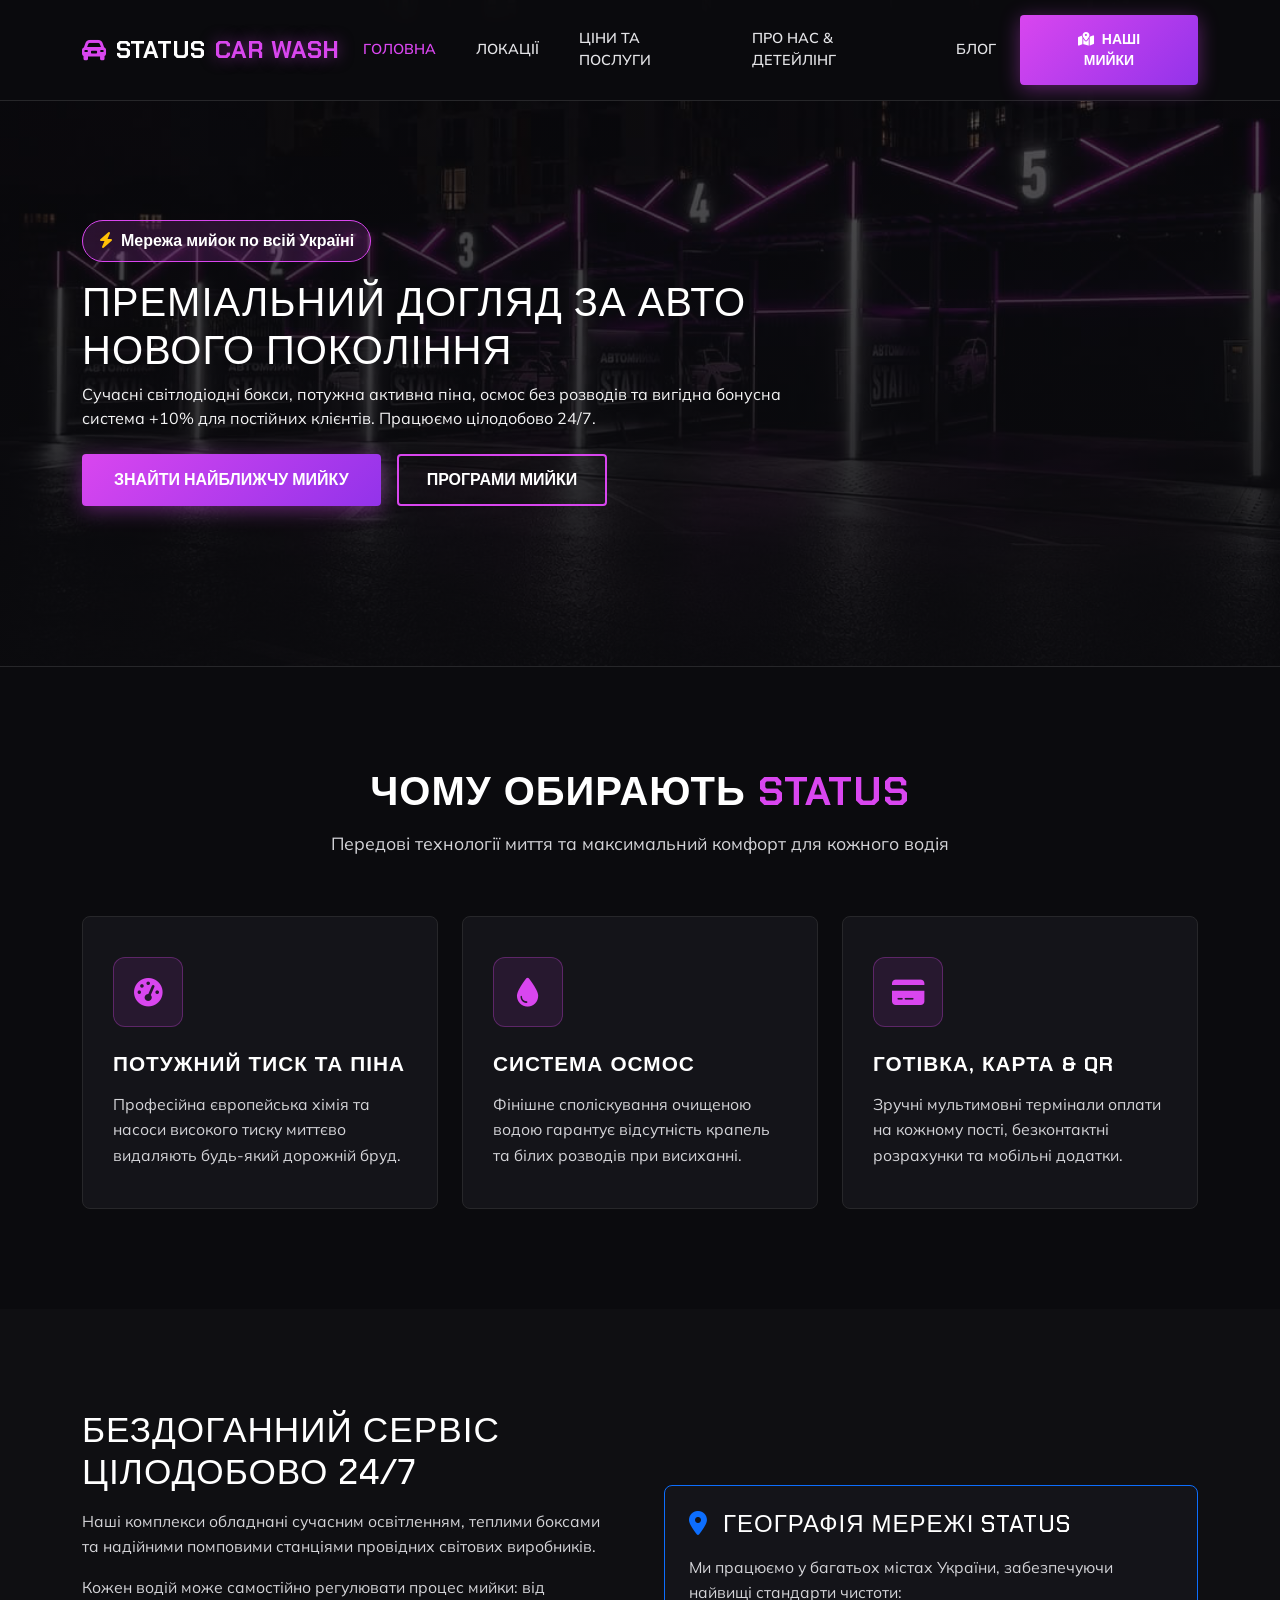
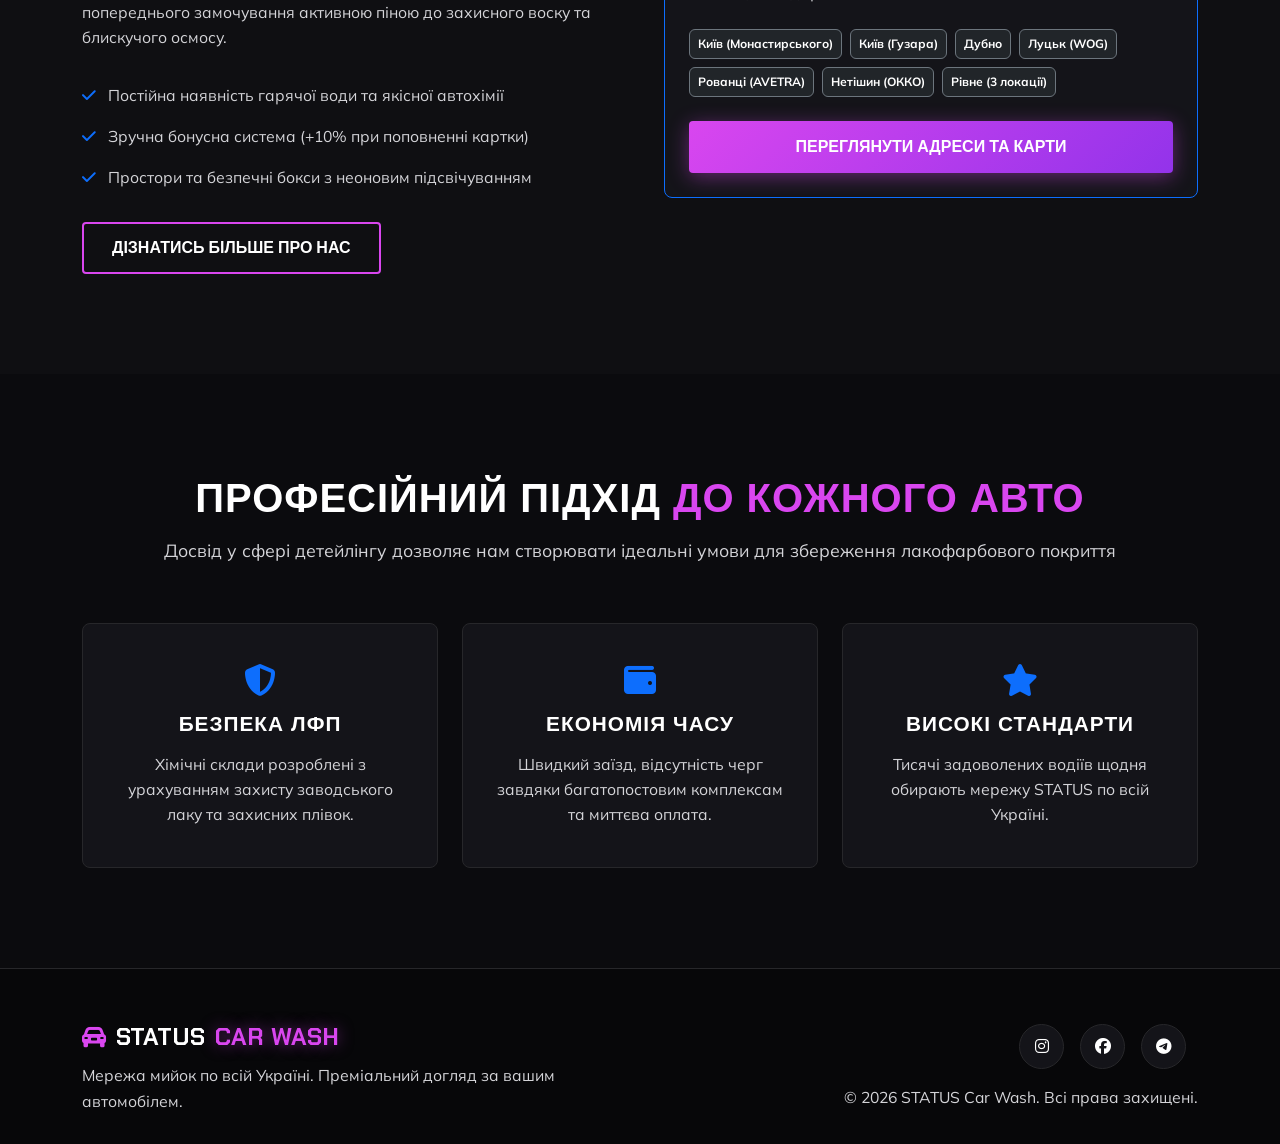
==== index.html @ bc9c69fc "Initial commit" ====
<!DOCTYPE html>
<html lang="uk">
<head>
    <meta charset="UTF-8">
    <meta name="viewport" content="width=device-width, initial-scale=1.0">
    <title>STATUS — Мережа автомийок самообслуговування в Україні</title>
    <meta name="description" content="Мережа сучасних автомийок самообслуговування STATUS у Києві та інших містах. Потужна піна, осмос, віск, оплата готівкою, картою та QR. Бонусна система +10%.">
    <meta name="keywords" content="автомийка самообслуговування, STATUS car wash, мийка самообслуговування Київ, автомийка Україна, детейлінг студія">
    
    <!-- Open Graph SEO -->
    <meta property="og:title" content="STATUS — Мережа автомийок самообслуговування">
    <meta property="og:description" content="Швидка та якісна мийка авто з використанням преміальної хімії та систем осмосу.">
    <meta property="og:type" content="website">
    <meta property="og:locale" content="uk_UA">

    <!-- Fonts -->
    <link href="https://fonts.googleapis.com/css2?family=Mulish:wght@300;400;500;600;700;800;900&family=Chakra+Petch:wght@400;600;700&display=swap" rel="stylesheet">
    <!-- FontAwesome -->
    <link rel="stylesheet" href="https://cdnjs.cloudflare.com/ajax/libs/font-awesome/6.4.0/css/all.min.css">
    <!-- Bootstrap CSS -->
    <link rel="stylesheet" href="https://cdn.jsdelivr.net/npm/bootstrap@5.3.0/dist/css/bootstrap.min.css">
    <!-- Custom CSS -->
    <link rel="stylesheet" href="assets/css/style.css">
    <style>
        .hero-bg-custom {
            position: relative;
            padding: 220px 0 160px;
            background: linear-gradient(180deg, rgba(11, 11, 14, 0.65) 0%, rgba(11, 11, 14, 0.95) 100%), url('images/station.jpg') center/cover no-repeat;
            border-bottom: 1px solid var(--card-border);
        }
    </style>
</head>
<body>

    <!-- Header (No Admin Link) -->
    <nav class="navbar navbar-expand-lg fixed-top">
        <div class="container">
            <a class="navbar-brand animate-fade-in" href="index.html">
                <i class="fa-solid fa-car-rear" style="color: var(--primary-color);"></i>
                STATUS <span>CAR WASH</span>
            </a>
            <button class="navbar-toggler text-white" type="button" data-bs-toggle="collapse" data-bs-target="#navbarNav">
                <i class="fa-solid fa-bars"></i>
            </button>
            <div class="collapse navbar-collapse justify-content-end" id="navbarNav">
                <ul class="navbar-nav align-items-lg-center gap-lg-4 mb-3 mb-lg-0">
                    <li class="nav-item"><a class="nav-link active" href="index.html">Головна</a></li>
                    <li class="nav-item"><a class="nav-link" href="locations.html">Локації</a></li>
                    <li class="nav-item"><a class="nav-link" href="pricing.html">Ціни та Послуги</a></li>
                    <li class="nav-item"><a class="nav-link" href="about.html">Про нас & Детейлінг</a></li>
                    <li class="nav-item"><a class="nav-link" href="blog.html">Блог</a></li>
                </ul>
                <div class="ms-lg-3">
                    <a href="locations.html" class="btn btn-custom btn-sm">
                        <i class="fa-solid fa-map-location-dot me-1"></i> Наші мийки
                    </a>
                </div>
            </div>
        </div>
    </nav>

    <!-- Hero Section with images/station.jpg background -->
    <header class="hero-bg-custom">
        <div class="container">
            <div class="row align-items-center">
                <div class="col-lg-8 animate-slide-up">
                    <div class="badge-pill mb-3">
                        <i class="fa-solid fa-bolt text-warning me-1"></i> Мережа мийок по всій Україні
                    </div>
                    <h1>ПРЕМІАЛЬНИЙ ДОГЛЯД ЗА АВТО <span>НОВОГО ПОКОЛІННЯ</span></h1>
                    <p>Сучасні світлодіодні бокси, потужна активна піна, осмос без розводів та вигідна бонусна система +10% для постійних клієнтів. Працюємо цілодобово 24/7.</p>
                    <div class="d-flex flex-wrap gap-3 mt-4">
                        <a href="locations.html" class="btn btn-custom">Знайти найближчу мийку</a>
                        <a href="pricing.html" class="btn btn-outline-custom">Програми мийки</a>
                    </div>
                </div>
            </div>
        </div>
    </header>

    <!-- Extended Features Section -->
    <section class="section-padding">
        <div class="container">
            <div class="section-title">
                <h2>ЧОМУ ОБИРАЮТЬ <span>STATUS</span></h2>
                <p>Передові технології миття та максимальний комфорт для кожного водія</p>
            </div>
            <div class="row g-4">
                <div class="col-md-4">
                    <div class="feature-card animate-hover">
                        <div class="feature-icon"><i class="fa-solid fa-gauge-high"></i></div>
                        <h3>Потужний тиск та піна</h3>
                        <p>Професійна європейська хімія та насоси високого тиску миттєво видаляють будь-який дорожній бруд.</p>
                    </div>
                </div>
                <div class="col-md-4">
                    <div class="feature-card animate-hover">
                        <div class="feature-icon"><i class="fa-solid fa-droplet"></i></div>
                        <h3>Система ОСМОС</h3>
                        <p>Фінішне споліскування очищеною водою гарантує відсутність крапель та білих розводів при висиханні.</p>
                    </div>
                </div>
                <div class="col-md-4">
                    <div class="feature-card animate-hover">
                        <div class="feature-icon"><i class="fa-solid fa-credit-card"></i></div>
                        <h3>Готівка, Карта & QR</h3>
                        <p>Зручні мультимовні термінали оплати на кожному пості, безконтактні розрахунки та мобільні додатки.</p>
                    </div>
                </div>
            </div>
        </div>
    </section>

    <!-- Extended Promo Section -->
    <section class="section-padding" style="background: rgba(20, 20, 25, 0.4);">
        <div class="container">
            <div class="row align-items-center g-5">
                <div class="col-lg-6">
                    <h2 class="font-chakra text-white mb-3" style="font-size: 2.2rem;">БЕЗДОГАННИЙ СЕРВІС <span>ЦІЛОДОБОВО 24/7</span></h2>
                    <p class="text-muted mb-3">Наші комплекси обладнані сучасним освітленням, теплими боксами та надійними помповими станціями провідних світових виробників.</p>
                    <p class="text-muted mb-4">Кожен водій може самостійно регулювати процес мийки: від попереднього замочування активною піною до захисного воску та блискучого осмосу.</p>
                    <ul class="list-unstyled text-muted mb-4">
                        <li class="py-2"><i class="fa-solid fa-check text-primary me-2"></i> Постійна наявність гарячої води та якісної автохімії</li>
                        <li class="py-2"><i class="fa-solid fa-check text-primary me-2"></i> Зручна бонусна система (+10% при поповненні картки)</li>
                        <li class="py-2"><i class="fa-solid fa-check text-primary me-2"></i> Простори та безпечні бокси з неоновим підсвічуванням</li>
                    </ul>
                    <a href="about.html" class="btn btn-outline-custom">Дізнатись більше про нас</a>
                </div>
                <div class="col-lg-6">
                    <div class="feature-card p-4 border-primary">
                        <h4 class="text-white mb-3"><i class="fa-solid fa-location-dot text-primary me-2"></i> Географія мережі STATUS</h4>
                        <p class="text-muted mb-4">Ми працюємо у багатьох містах України, забезпечуючи найвищі стандарти чистоти:</p>
                        <div class="d-flex flex-wrap gap-2">
                            <span class="badge bg-dark border border-secondary p-2">Київ (Монастирського)</span>
                            <span class="badge bg-dark border border-secondary p-2">Київ (Гузара)</span>
                            <span class="badge bg-dark border border-secondary p-2">Дубно</span>
                            <span class="badge bg-dark border border-secondary p-2">Луцьк (WOG)</span>
                            <span class="badge bg-dark border border-secondary p-2">Рованці (AVETRA)</span>
                            <span class="badge bg-dark border border-secondary p-2">Нетішин (ОККО)</span>
                            <span class="badge bg-dark border border-secondary p-2">Рівне (3 локації)</span>
                        </div>
                        <div class="mt-4">
                            <a href="locations.html" class="btn btn-custom w-100">Переглянути адреси та карти</a>
                        </div>
                    </div>
                </div>
            </div>
        </div>
    </section>

    <!-- Additional Trust Section -->
    <section class="section-padding">
        <div class="container text-center">
            <div class="section-title">
                <h2>ПРОФЕСІЙНИЙ ПІДХІД <span>ДО КОЖНОГО АВТО</span></h2>
                <p>Досвід у сфері детейлінгу дозволяє нам створювати ідеальні умови для збереження лакофарбового покриття</p>
            </div>
            <div class="row g-4">
                <div class="col-md-4">
                    <div class="feature-card">
                        <i class="fa-solid fa-shield-halved fa-2x text-primary mb-3"></i>
                        <h3 class="text-white">Безпека ЛФП</h3>
                        <p class="text-muted">Хімічні склади розроблені з урахуванням захисту заводського лаку та захисних плівок.</p>
                    </div>
                </div>
                <div class="col-md-4">
                    <div class="feature-card">
                        <i class="fa-solid fa-wallet fa-2x text-primary mb-3"></i>
                        <h3 class="text-white">Економія часу</h3>
                        <p class="text-muted">Швидкий заїзд, відсутність черг завдяки багатопостовим комплексам та миттєва оплата.</p>
                    </div>
                </div>
                <div class="col-md-4">
                    <div class="feature-card">
                        <i class="fa-solid fa-star fa-2x text-primary mb-3"></i>
                        <h3 class="text-white">Високі стандарти</h3>
                        <p class="text-muted">Тисячі задоволених водіїв щодня обирають мережу STATUS по всій Україні.</p>
                    </div>
                </div>
            </div>
        </div>
    </section>

    <!-- Footer -->
    <footer>
        <div class="container">
            <div class="row align-items-center">
                <div class="col-md-6 mb-4 mb-md-0">
                    <div class="navbar-brand mb-2">
                        <i class="fa-solid fa-car-rear" style="color: var(--primary-color);"></i>
                        STATUS <span>CAR WASH</span>
                    </div>
                    <p class="mb-0 text-muted">Мережа мийок по всій Україні. Преміальний догляд за вашим автомобілем.</p>
                </div>
                <div class="col-md-6 text-md-end">
                    <div class="social-icons mb-3">
                        <a href="https://instagram.com" target="_blank"><i class="fa-brands fa-instagram"></i></a>
                        <a href="https://facebook.com" target="_blank"><i class="fa-brands fa-facebook"></i></a>
                        <a href="https://t.me" target="_blank"><i class="fa-brands fa-telegram"></i></a>
                    </div>
                    <p class="small text-muted mb-0">&copy; 2026 STATUS Car Wash. Всі права захищені.</p>
                </div>
            </div>
        </div>
    </footer>

    <!-- Bootstrap JS -->
    <script src="https://cdn.jsdelivr.net/npm/bootstrap@5.3.0/dist/js/bootstrap.bundle.min.js"></script>
    <script src="assets/js/main.js"></script>
</body>
</html>
---- assets/css/style.css ----
:root {
    --primary-color: #d946ef;
    --primary-hover: #c026d3;
    --dark-bg: #0b0b0e;
    --card-bg: #141419;
    --card-border: #27272a;
    --text-main: #f4f4f5;
    --text-muted: #d4d4d8;
}

body {
    font-family: 'Mulish', sans-serif;
    background-color: var(--dark-bg);
    color: var(--text-main);
    overflow-x: hidden;
    margin: 0;
    padding: 0;
}

h1, h2, h3, h4, h5, h6, .font-chakra {
    font-family: 'Chakra Petch', sans-serif;
    text-transform: uppercase;
    letter-spacing: 1px;
    color: #ffffff;
}

/* Navbar */
.navbar {
    background-color: rgba(11, 11, 14, 0.98);
    backdrop-filter: blur(10px);
    border-bottom: 1px solid var(--card-border);
    padding: 15px 0;
    transition: all 0.3s ease;
}

.navbar-brand {
    font-family: 'Chakra Petch', sans-serif;
    font-weight: 700;
    font-size: 1.5rem;
    color: #fff !important;
    display: flex;
    align-items: center;
    gap: 10px;
}

.navbar-brand span {
    color: var(--primary-color);
    text-shadow: 0 0 15px rgba(217, 70, 239, 0.5);
}

.nav-link {
    color: #e4e4e7 !important;
    font-weight: 600;
    text-transform: uppercase;
    font-size: 0.9rem;
    transition: color 0.3s;
}

.nav-link:hover, .nav-link.active {
    color: var(--primary-color) !important;
}

/* Hero Section */
.hero {
    position: relative;
    padding: 180px 0 120px;
    background: linear-gradient(135deg, rgba(11, 11, 14, 0.9), rgba(20, 20, 25, 0.8)), url('../images/station.jpg') center/cover no-repeat;
    border-bottom: 1px solid var(--card-border);
}

.hero h1 {
    font-size: 3.5rem;
    font-weight: 700;
    margin-bottom: 20px;
    color: #fff;
    line-height: 1.2;
}

.hero h1 span {
    color: var(--primary-color);
    text-shadow: 0 0 25px rgba(217, 70, 239, 0.6);
}

.hero p {
    font-size: 1.2rem;
    color: var(--text-muted);
    margin-bottom: 30px;
    max-width: 650px;
}

.badge-pill {
    background: rgba(217, 70, 239, 0.15);
    border: 1px solid var(--primary-color);
    padding: 8px 16px;
    border-radius: 30px;
    font-family: 'Chakra Petch', sans-serif;
    font-weight: 600;
    display: inline-block;
    color: #fff;
}

/* Buttons */
.btn-custom {
    background: linear-gradient(135deg, #d946ef, #9333ea);
    border: none;
    color: #fff;
    padding: 14px 32px;
    font-weight: 700;
    text-transform: uppercase;
    font-family: 'Chakra Petch', sans-serif;
    border-radius: 4px;
    box-shadow: 0 4px 20px rgba(217, 70, 239, 0.4);
    transition: all 0.3s ease;
    text-decoration: none;
    display: inline-block;
}

.btn-custom:hover {
    transform: translateY(-2px);
    box-shadow: 0 6px 25px rgba(217, 70, 239, 0.6);
    color: #fff;
}

.btn-outline-custom {
    border: 2px solid var(--primary-color);
    color: #fff;
    background: transparent;
    padding: 12px 28px;
    font-weight: 700;
    text-transform: uppercase;
    font-family: 'Chakra Petch', sans-serif;
    border-radius: 4px;
    transition: all 0.3s ease;
    text-decoration: none;
    display: inline-block;
}

.btn-outline-custom:hover {
    background: var(--primary-color);
    color: #fff;
    box-shadow: 0 0 20px rgba(217, 70, 239, 0.5);
}

/* Sections */
.section-padding {
    padding: 100px 0;
}

.section-title {
    text-align: center;
    margin-bottom: 60px;
}

.section-title h2 {
    font-size: 2.5rem;
    font-weight: 700;
    margin-bottom: 15px;
    color: #fff;
}

.section-title h2 span {
    color: var(--primary-color);
}

.section-title p {
    color: var(--text-muted);
    font-size: 1.1rem;
}

/* Feature Card */
.feature-card {
    background-color: var(--card-bg);
    border: 1px solid var(--card-border);
    border-radius: 8px;
    padding: 40px 30px;
    height: 100%;
    transition: all 0.3s ease;
    position: relative;
    overflow: hidden;
}

.feature-card:hover {
    transform: translateY(-5px);
    border-color: var(--primary-color);
    box-shadow: 0 10px 30px rgba(217, 70, 239, 0.15);
}

.feature-icon {
    width: 70px;
    height: 70px;
    background: rgba(217, 70, 239, 0.1);
    border: 1px solid rgba(217, 70, 239, 0.3);
    border-radius: 12px;
    display: flex;
    align-items: center;
    justify-content: center;
    font-size: 1.8rem;
    color: var(--primary-color);
    margin-bottom: 25px;
}

.feature-card h3 {
    font-size: 1.3rem;
    font-weight: 700;
    margin-bottom: 15px;
    color: #fff;
}

.feature-card p, .text-muted {
    color: var(--text-muted) !important;
    margin: 0;
    font-size: 0.98rem;
    line-height: 1.6;
}

/* Footer */
footer {
    background-color: #070709;
    border-top: 1px solid var(--card-border);
    padding: 50px 0 30px;
    color: var(--text-muted);
}

.social-icons a {
    width: 45px;
    height: 45px;
    background: var(--card-bg);
    border: 1px solid var(--card-border);
    border-radius: 50%;
    display: inline-flex;
    align-items: center;
    justify-content: center;
    color: #fff;
    margin-right: 12px;
    transition: all 0.3s;
    text-decoration: none;
}

.social-icons a:hover {
    background: var(--primary-color);
    border-color: var(--primary-color);
    transform: translateY(-3px);
    box-shadow: 0 0 15px rgba(217, 70, 239, 0.5);
}
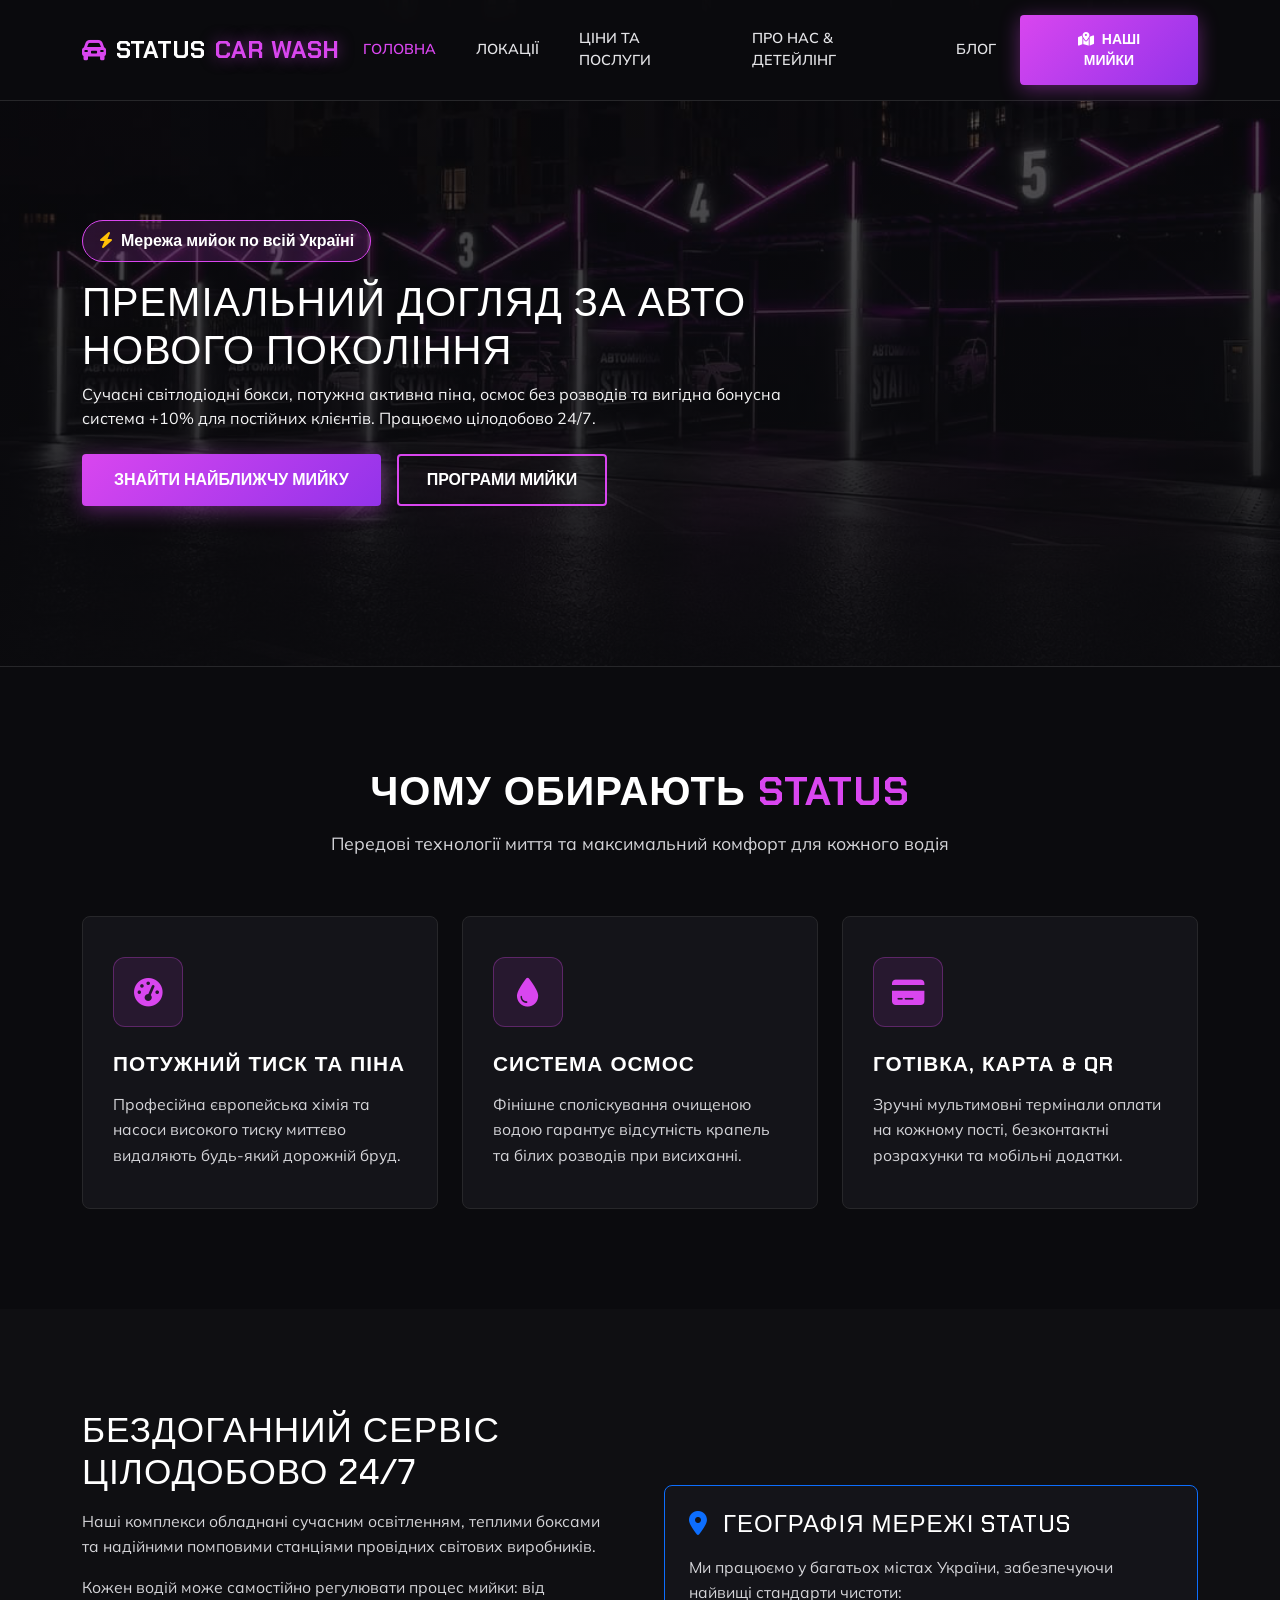
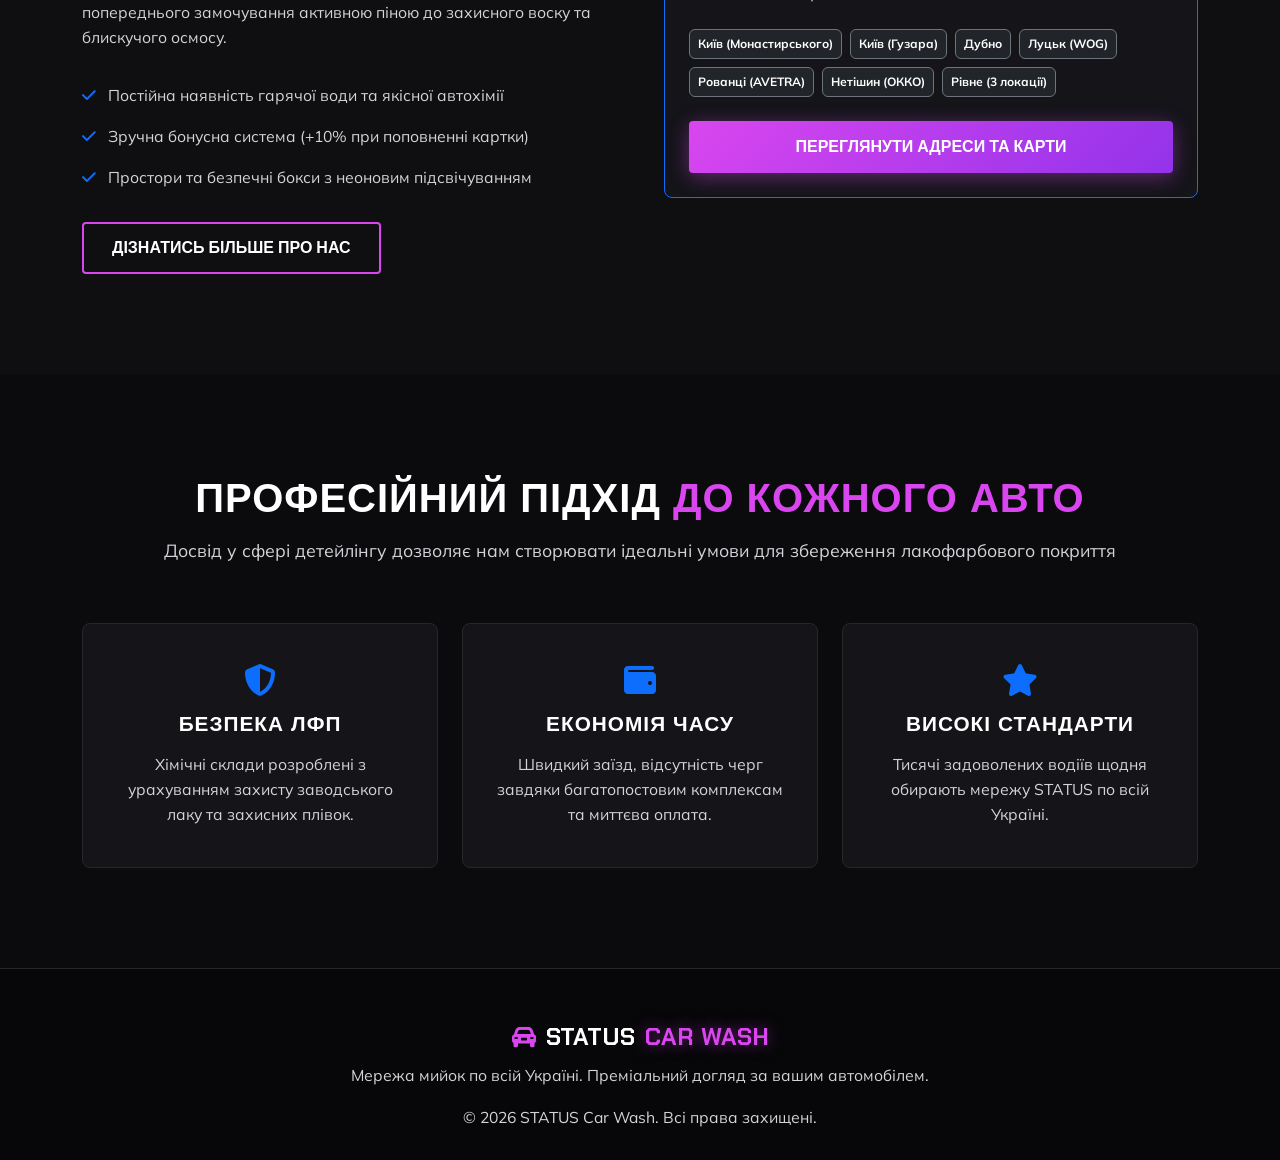
==== commit 70bed382: "seo fix" ====
--- a/index.html
+++ b/index.html
@@ -1,17 +1,57 @@
 <!DOCTYPE html>
-<html lang="uk">
+<html lang="uk" prefix="og: https://ogp.me/ns#">
 <head>
     <meta charset="UTF-8">
     <meta name="viewport" content="width=device-width, initial-scale=1.0">
-    <title>STATUS — Мережа автомийок самообслуговування в Україні</title>
-    <meta name="description" content="Мережа сучасних автомийок самообслуговування STATUS у Києві та інших містах. Потужна піна, осмос, віск, оплата готівкою, картою та QR. Бонусна система +10%.">
-    <meta name="keywords" content="автомийка самообслуговування, STATUS car wash, мийка самообслуговування Київ, автомийка Україна, детейлінг студія">
-    
+    <title>STATUS Car Wash — Мережа автомийок самообслуговування в Україні та Києві</title>
+    <meta name="description" content="Мережа сучасних автомийок самообслуговування STATUS у Києві, Рівному, Луцьку та інших містах. Потужна піна, осмос, віск, оплата готівкою, картою та QR. Бонусна система +10%.">
+    <meta name="keywords" content="автомийка самообслуговування, STATUS car wash, мийка самообслуговування Київ, мийка авто Україна, цілодобова автомийка, осмос, активна піна">
+    <meta name="robots" content="follow, index, max-snippet:-1, max-video-preview:-1, max-image-preview:large">
+    <link rel="canonical" href="https://status-wash.com/">
+
     <!-- Open Graph SEO -->
-    <meta property="og:title" content="STATUS — Мережа автомийок самообслуговування">
-    <meta property="og:description" content="Швидка та якісна мийка авто з використанням преміальної хімії та систем осмосу.">
+    <meta property="og:locale" content="uk_UA">
     <meta property="og:type" content="website">
-    <meta property="og:locale" content="uk_UA">
+    <meta property="og:title" content="STATUS Car Wash — Мережа автомийок самообслуговування">
+    <meta property="og:description" content="Сучасна мережа мийок по всій Україні. Преміальна хімія, осмос, віск та бонусна система +10%.">
+    <meta property="og:url" content="https://status-wash.com/">
+    <meta property="og:site_name" content="STATUS Car Wash">
+
+    <!-- Twitter Card -->
+    <meta name="twitter:card" content="summary_large_image">
+    <meta name="twitter:title" content="STATUS Car Wash — Мережа автомийок самообслуговування">
+    <meta name="twitter:description" content="Сучасна мережа мийок по всій Україні. Преміальна хімія, осмос та віск.">
+
+    <!-- Schema.org JSON-LD -->
+    <script type="application/ld+json">
+    {
+      "@context": "https://schema.org",
+      "@graph": [
+        {
+          "@type": ["AutomotiveBusiness", "Organization"],
+          "@id": "https://status-wash.com/#organization",
+          "name": "STATUS Car Wash",
+          "url": "https://status-wash.com",
+          "description": "Всеукраїнська мережа автомийок самообслуговування. Преміальний догляд за автомобілем.",
+          "address": {
+            "@type": "PostalAddress",
+            "streetAddress": "вул. Монастирського, 12",
+            "addressLocality": "Київ",
+            "addressRegion": "Київська обл.",
+            "addressCountry": "UA"
+          },
+          "openingHoursSpecification": {
+            "@type": "OpeningHoursSpecification",
+            "dayOfWeek": [
+              "Monday", "Tuesday", "Wednesday", "Thursday", "Friday", "Saturday", "Sunday"
+            ],
+            "opens": "00:00",
+            "closes": "23:59"
+          }
+        }
+      ]
+    }
+    </script>
 
     <!-- Fonts -->
     <link href="https://fonts.googleapis.com/css2?family=Mulish:wght@300;400;500;600;700;800;900&family=Chakra+Petch:wght@400;600;700&display=swap" rel="stylesheet">
@@ -185,19 +225,12 @@
     <footer>
         <div class="container">
             <div class="row align-items-center">
-                <div class="col-md-6 mb-4 mb-md-0">
-                    <div class="navbar-brand mb-2">
+                <div class="col-md-12 text-center">
+                    <div class="navbar-brand mb-2 justify-content-center">
                         <i class="fa-solid fa-car-rear" style="color: var(--primary-color);"></i>
                         STATUS <span>CAR WASH</span>
                     </div>
-                    <p class="mb-0 text-muted">Мережа мийок по всій Україні. Преміальний догляд за вашим автомобілем.</p>
-                </div>
-                <div class="col-md-6 text-md-end">
-                    <div class="social-icons mb-3">
-                        <a href="https://instagram.com" target="_blank"><i class="fa-brands fa-instagram"></i></a>
-                        <a href="https://facebook.com" target="_blank"><i class="fa-brands fa-facebook"></i></a>
-                        <a href="https://t.me" target="_blank"><i class="fa-brands fa-telegram"></i></a>
-                    </div>
+                    <p class="mb-3 text-muted">Мережа мийок по всій Україні. Преміальний догляд за вашим автомобілем.</p>
                     <p class="small text-muted mb-0">&copy; 2026 STATUS Car Wash. Всі права захищені.</p>
                 </div>
             </div>
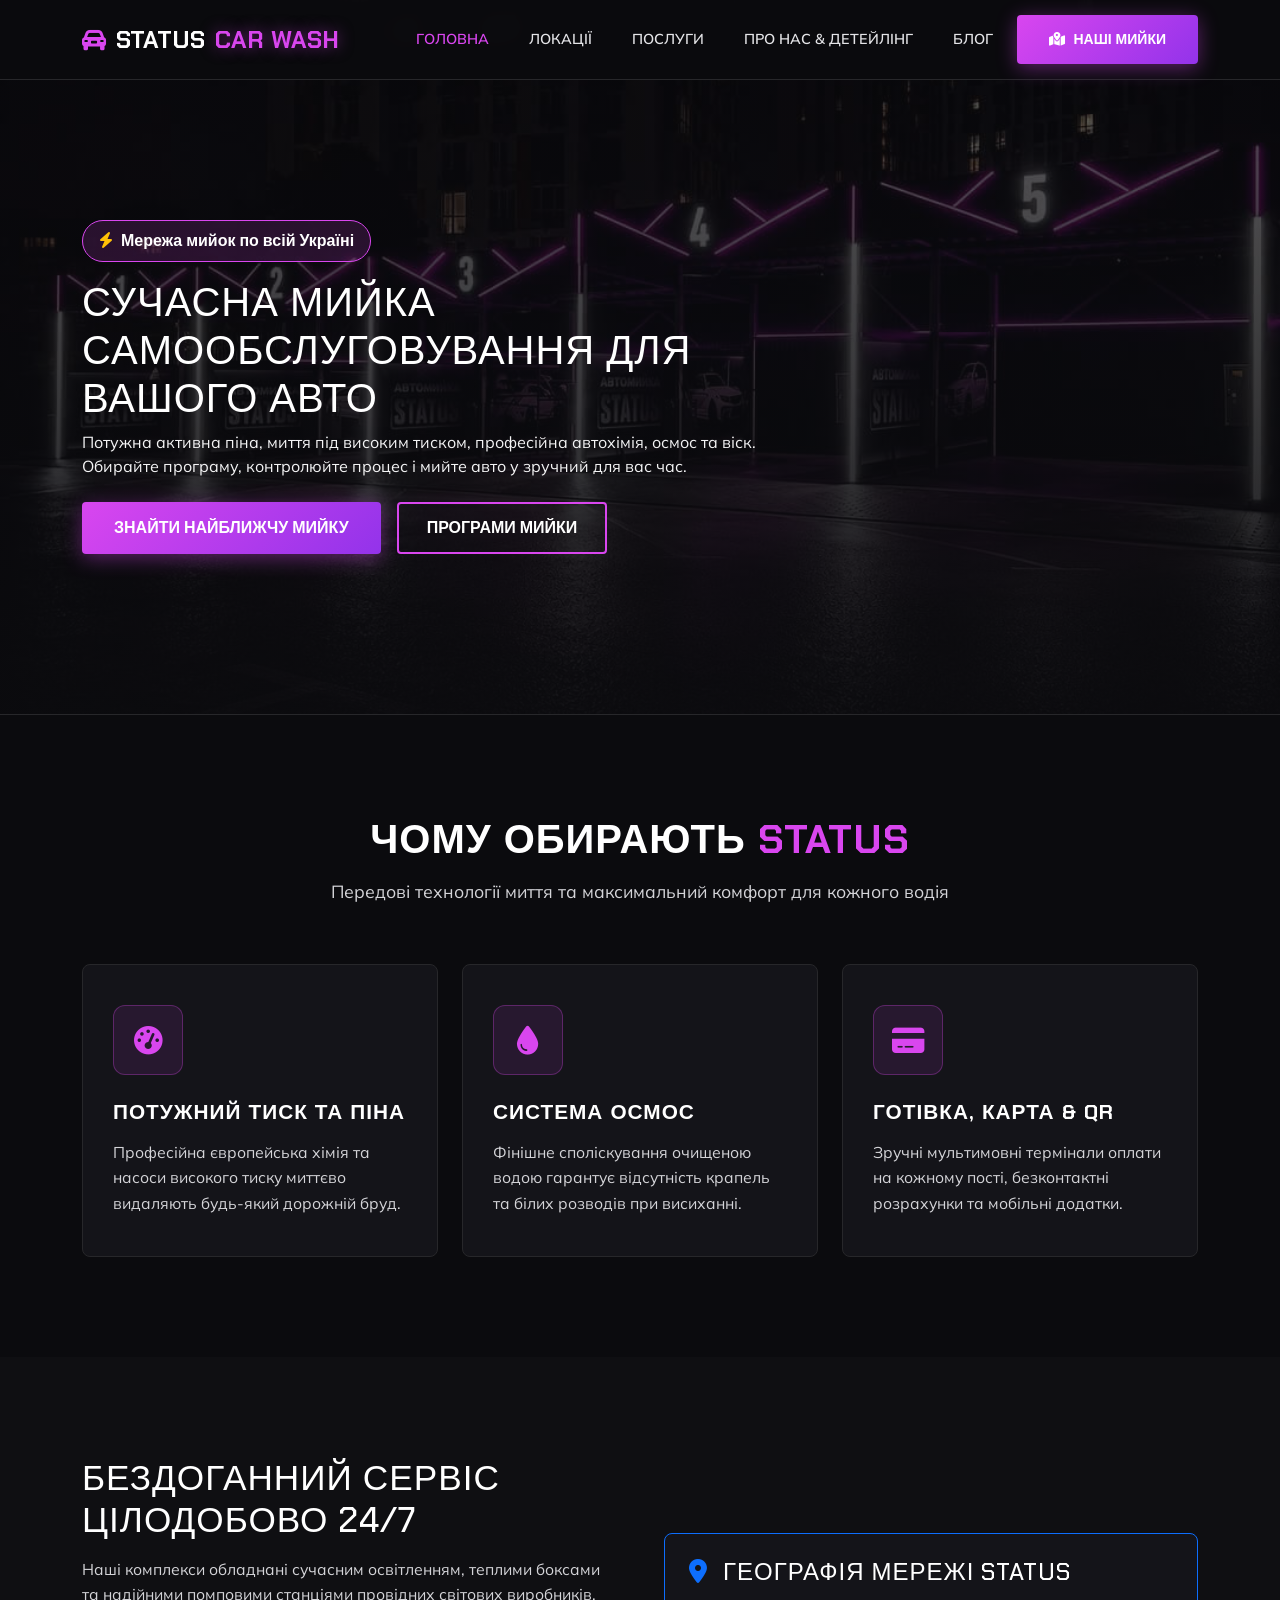
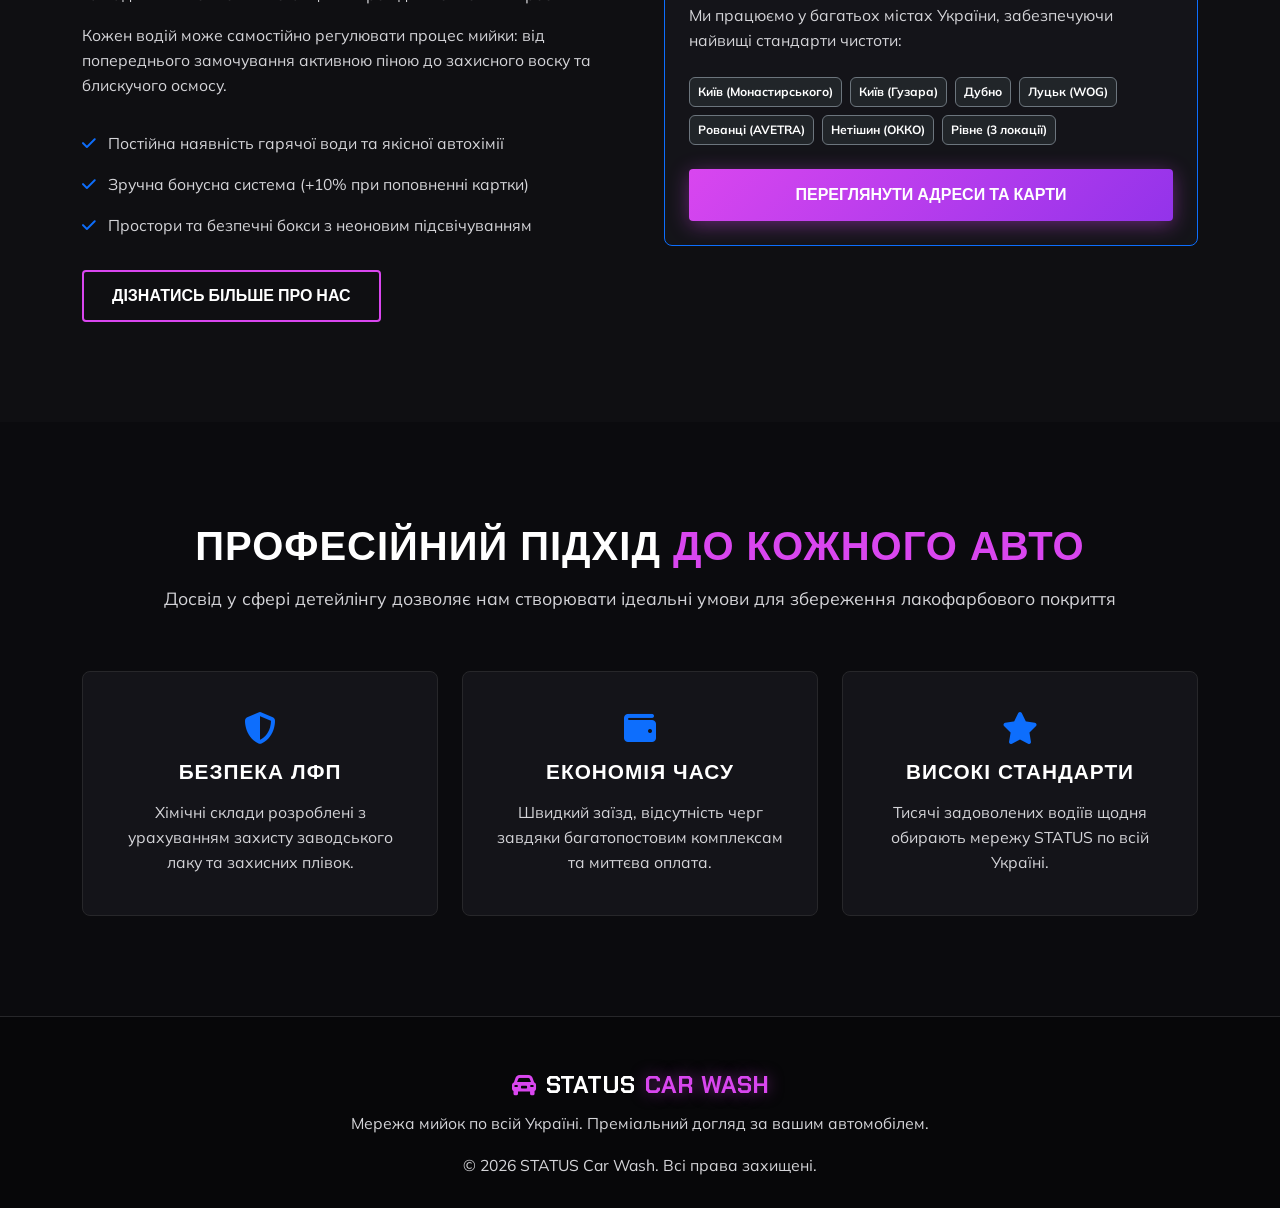
==== commit 279c8ce1: "text fixes" ====
--- a/index.html
+++ b/index.html
@@ -72,7 +72,7 @@
 </head>
 <body>
 
-    <!-- Header (No Admin Link) -->
+    <!-- Header -->
     <nav class="navbar navbar-expand-lg fixed-top">
         <div class="container">
             <a class="navbar-brand animate-fade-in" href="index.html">
@@ -86,7 +86,7 @@
                 <ul class="navbar-nav align-items-lg-center gap-lg-4 mb-3 mb-lg-0">
                     <li class="nav-item"><a class="nav-link active" href="index.html">Головна</a></li>
                     <li class="nav-item"><a class="nav-link" href="locations.html">Локації</a></li>
-                    <li class="nav-item"><a class="nav-link" href="pricing.html">Ціни та Послуги</a></li>
+                    <li class="nav-item"><a class="nav-link" href="pricing.html">Послуги</a></li>
                     <li class="nav-item"><a class="nav-link" href="about.html">Про нас & Детейлінг</a></li>
                     <li class="nav-item"><a class="nav-link" href="blog.html">Блог</a></li>
                 </ul>
@@ -99,7 +99,7 @@
         </div>
     </nav>
 
-    <!-- Hero Section with images/station.jpg background -->
+    <!-- Hero Section with updated text -->
     <header class="hero-bg-custom">
         <div class="container">
             <div class="row align-items-center">
@@ -107,8 +107,8 @@
                     <div class="badge-pill mb-3">
                         <i class="fa-solid fa-bolt text-warning me-1"></i> Мережа мийок по всій Україні
                     </div>
-                    <h1>ПРЕМІАЛЬНИЙ ДОГЛЯД ЗА АВТО <span>НОВОГО ПОКОЛІННЯ</span></h1>
-                    <p>Сучасні світлодіодні бокси, потужна активна піна, осмос без розводів та вигідна бонусна система +10% для постійних клієнтів. Працюємо цілодобово 24/7.</p>
+                    <h1>СУЧАСНА МИЙКА САМООБСЛУГОВУВАННЯ <span>ДЛЯ ВАШОГО АВТО</span></h1>
+                    <p>Потужна активна піна, миття під високим тиском, професійна автохімія, осмос та віск. Обирайте програму, контролюйте процес і мийте авто у зручний для вас час.</p>
                     <div class="d-flex flex-wrap gap-3 mt-4">
                         <a href="locations.html" class="btn btn-custom">Знайти найближчу мийку</a>
                         <a href="pricing.html" class="btn btn-outline-custom">Програми мийки</a>
